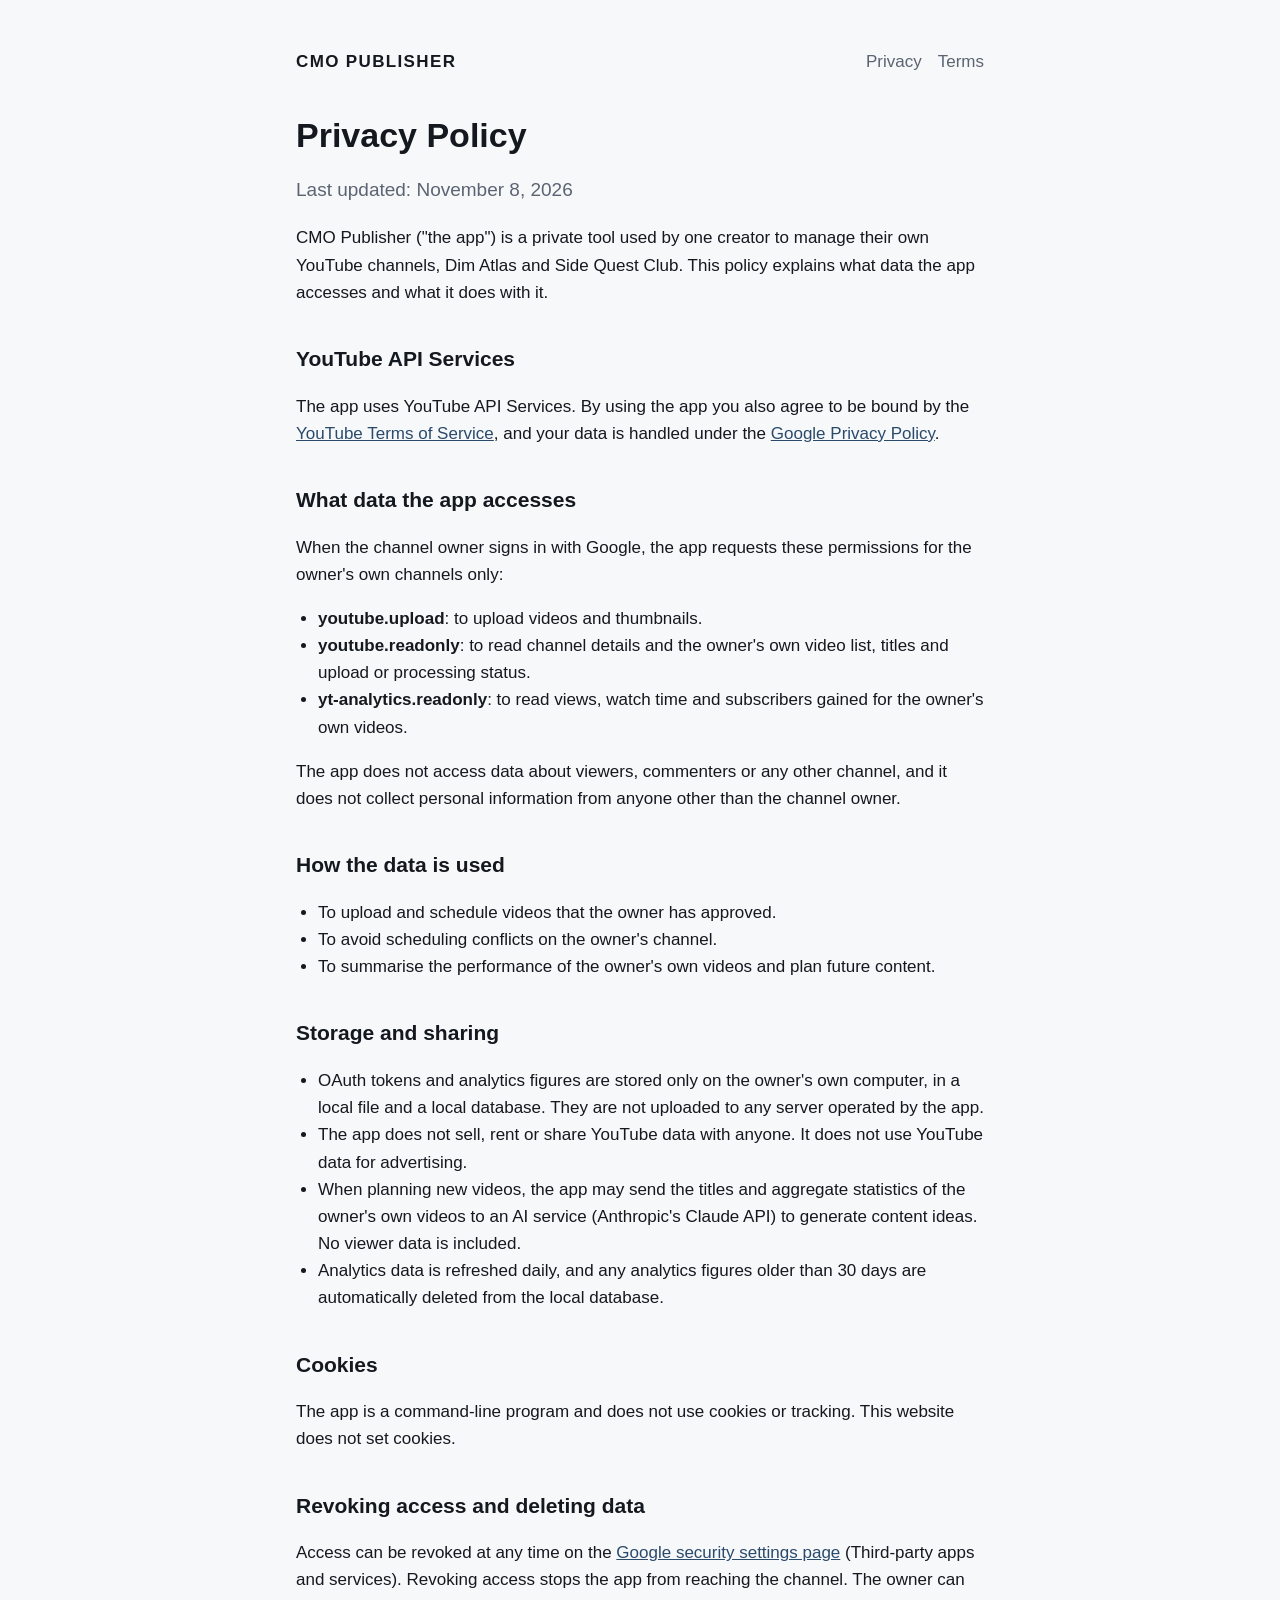
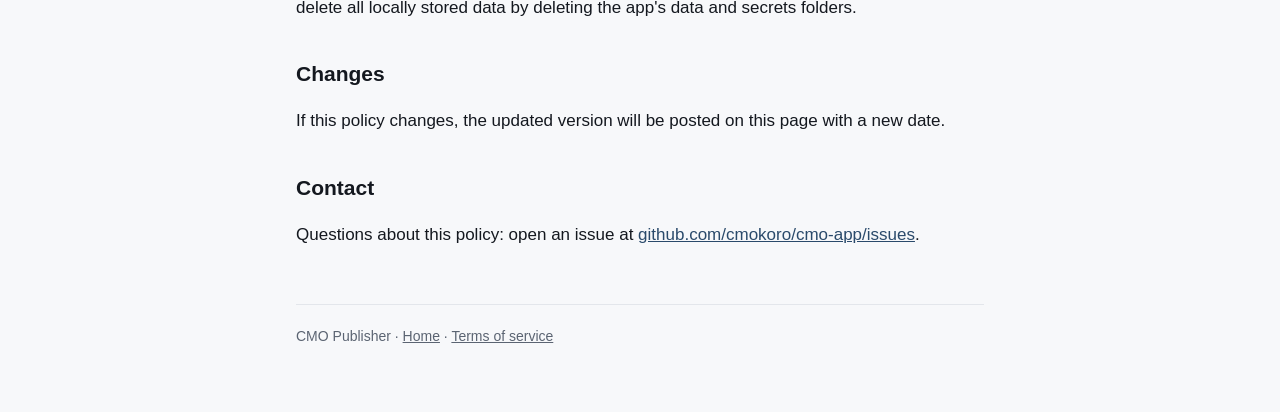
==== privacy.html @ 374c32f5 "CMO Publisher home, privacy policy and terms Co-Authored-By: Claude Opus 5.5 <noreply@anthropic.com>" ====
<!doctype html>
<html lang="en">
<head>
<meta charset="utf-8">
<meta name="viewport" content="width=device-width, initial-scale=1">
<title>Privacy Policy · CMO Publisher</title>
<link rel="stylesheet" href="style.css">
</head>
<body>
<main>
  <header>
    <a class="brand" href="./">CMO PUBLISHER</a>
    <nav><a href="privacy.html">Privacy</a><a href="terms.html">Terms</a></nav>
  </header>

  <h1>Privacy Policy</h1>
  <p class="lead">Last updated: November 8, 2026</p>

  <p>CMO Publisher ("the app") is a private tool used by one creator to manage their own YouTube channels, Dim Atlas and Side Quest Club. This policy explains what data the app accesses and what it does with it.</p>

  <h2>YouTube API Services</h2>
  <p>The app uses YouTube API Services. By using the app you also agree to be bound by the <a href="https://www.youtube.com/t/terms">YouTube Terms of Service</a>, and your data is handled under the <a href="https://policies.google.com/privacy">Google Privacy Policy</a>.</p>

  <h2>What data the app accesses</h2>
  <p>When the channel owner signs in with Google, the app requests these permissions for the owner's own channels only:</p>
  <ul>
    <li><strong>youtube.upload</strong>: to upload videos and thumbnails.</li>
    <li><strong>youtube.readonly</strong>: to read channel details and the owner's own video list, titles and upload or processing status.</li>
    <li><strong>yt-analytics.readonly</strong>: to read views, watch time and subscribers gained for the owner's own videos.</li>
  </ul>
  <p>The app does not access data about viewers, commenters or any other channel, and it does not collect personal information from anyone other than the channel owner.</p>

  <h2>How the data is used</h2>
  <ul>
    <li>To upload and schedule videos that the owner has approved.</li>
    <li>To avoid scheduling conflicts on the owner's channel.</li>
    <li>To summarise the performance of the owner's own videos and plan future content.</li>
  </ul>

  <h2>Storage and sharing</h2>
  <ul>
    <li>OAuth tokens and analytics figures are stored only on the owner's own computer, in a local file and a local database. They are not uploaded to any server operated by the app.</li>
    <li>The app does not sell, rent or share YouTube data with anyone. It does not use YouTube data for advertising.</li>
    <li>When planning new videos, the app may send the titles and aggregate statistics of the owner's own videos to an AI service (Anthropic's Claude API) to generate content ideas. No viewer data is included.</li>
    <li>Analytics data is refreshed daily, and any analytics figures older than 30 days are automatically deleted from the local database.</li>
  </ul>

  <h2>Cookies</h2>
  <p>The app is a command-line program and does not use cookies or tracking. This website does not set cookies.</p>

  <h2>Revoking access and deleting data</h2>
  <p>Access can be revoked at any time on the <a href="https://myaccount.google.com/connections">Google security settings page</a> (Third-party apps and services). Revoking access stops the app from reaching the channel. The owner can delete all locally stored data by deleting the app's data and secrets folders.</p>

  <h2>Changes</h2>
  <p>If this policy changes, the updated version will be posted on this page with a new date.</p>

  <h2>Contact</h2>
  <p>Questions about this policy: open an issue at <a href="https://github.com/cmokoro/cmo-app/issues">github.com/cmokoro/cmo-app/issues</a>.</p>

  <footer>
    CMO Publisher · <a href="./">Home</a> · <a href="terms.html">Terms of service</a>
  </footer>
</main>
</body>
</html>
---- style.css ----
:root { --bg: #f7f8fa; --fg: #14181f; --muted: #5b6472; --accent: #2a4a6b; --card: #ffffff; --line: #e3e6eb; }
@media (prefers-color-scheme: dark) {
  :root { --bg: #070b12; --fg: #e8eef6; --muted: #9aa6b5; --accent: #a9cdea; --card: #0e1520; --line: #1d2836; }
}
* { box-sizing: border-box; }
body { margin: 0; background: var(--bg); color: var(--fg); font: 17px/1.6 -apple-system, "Avenir Next", "Segoe UI", Roboto, sans-serif; }
main { max-width: 720px; margin: 0 auto; padding: 48px 16px 64px; }
header { display: flex; justify-content: space-between; align-items: baseline; gap: 16px; flex-wrap: wrap; margin-bottom: 40px; }
header a.brand { font-weight: 700; letter-spacing: .08em; color: var(--fg); text-decoration: none; }
nav a { color: var(--muted); text-decoration: none; margin-left: 16px; }
nav a:hover, a { color: var(--accent); }
h1 { font-size: 34px; line-height: 1.2; margin: 0 0 12px; }
h2 { font-size: 21px; margin: 36px 0 8px; }
p.lead { color: var(--muted); font-size: 19px; }
.card { background: var(--card); border: 1px solid var(--line); border-radius: 12px; padding: 20px 24px; margin: 24px 0; }
ul { padding-left: 22px; }
footer { margin-top: 56px; padding-top: 20px; border-top: 1px solid var(--line); color: var(--muted); font-size: 14px; }
footer a { color: var(--muted); }
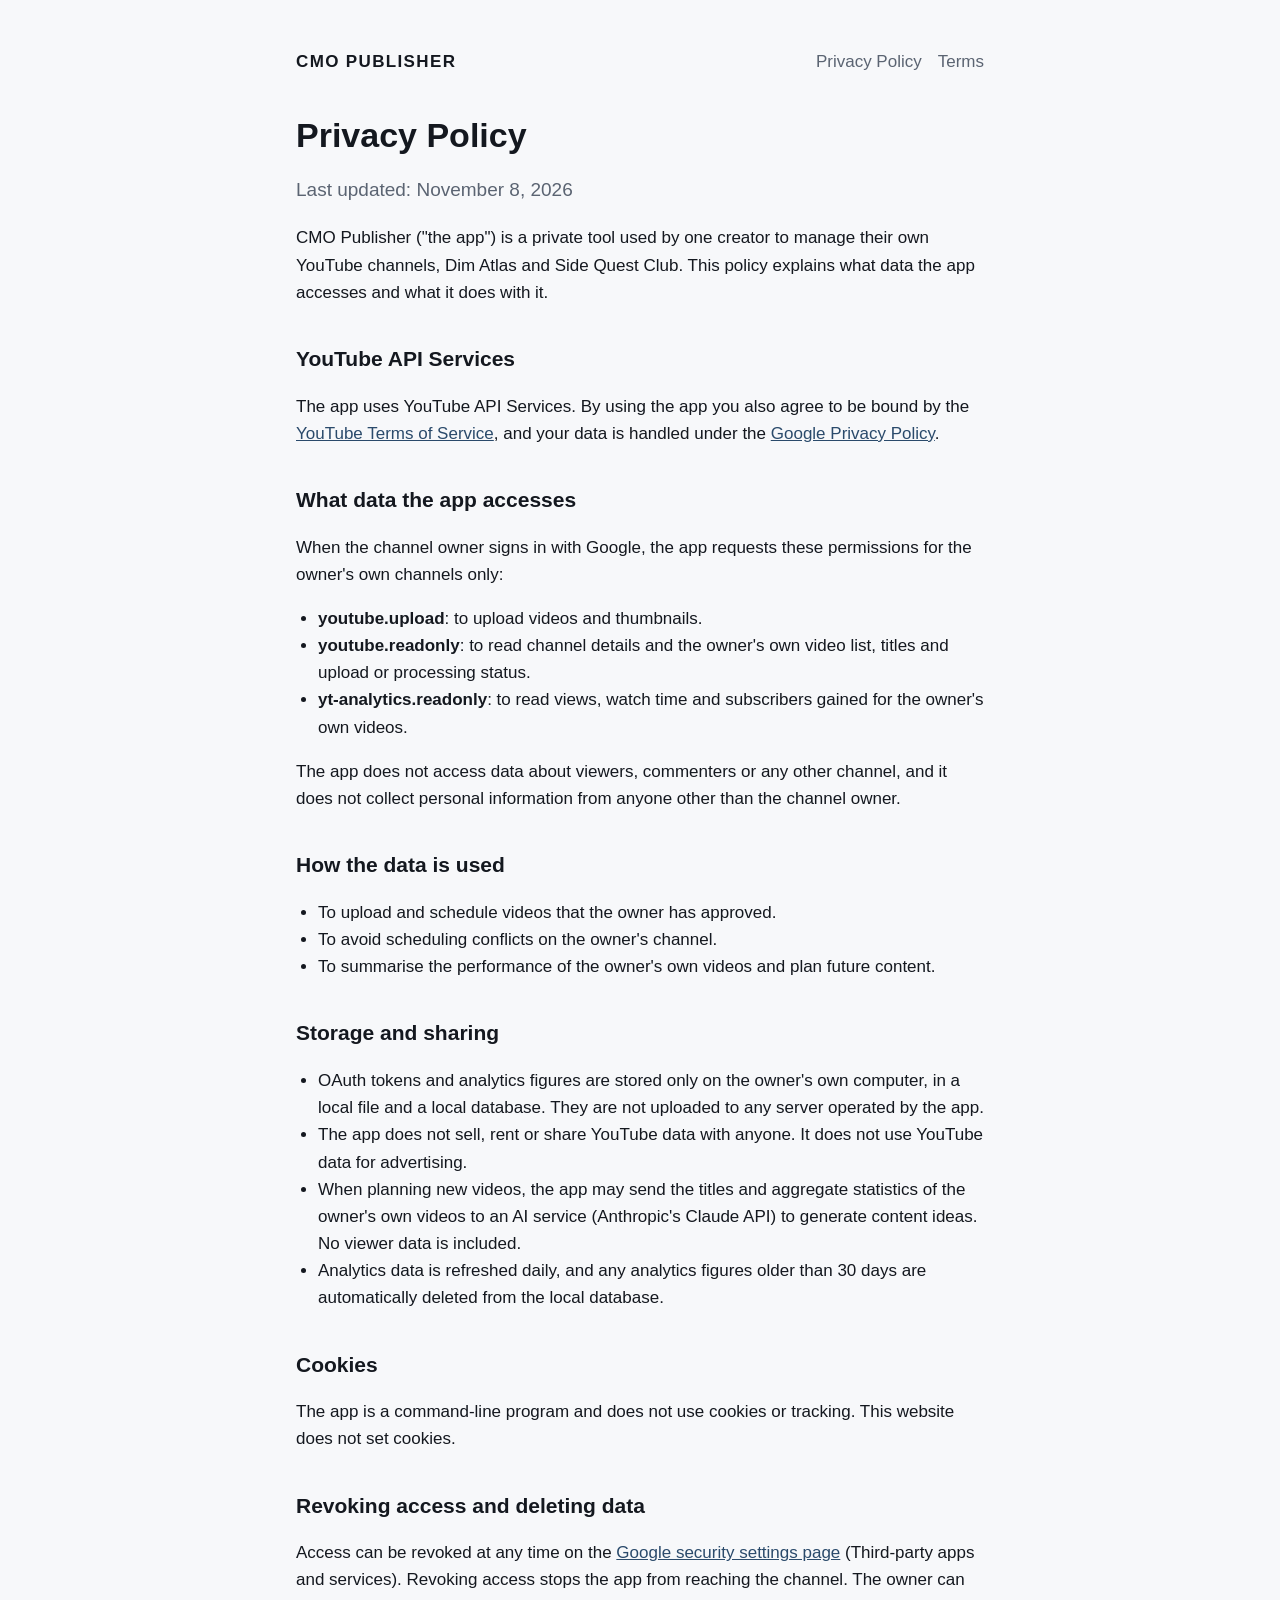
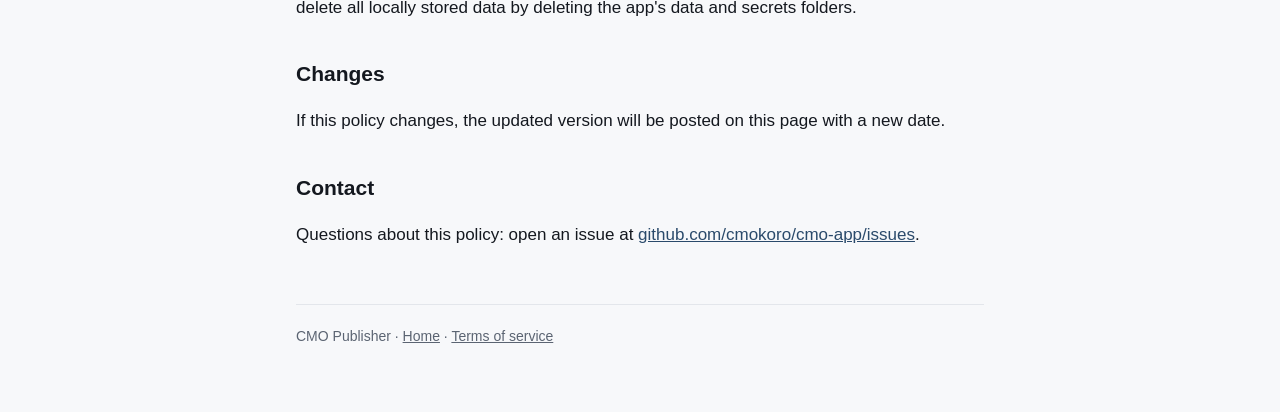
==== commit 05bafb69: "Show YouTube API Services notice on the homepage Co-Authored-By: Claude Opus 5.5 <noreply@anthropic." ====
--- a/privacy.html
+++ b/privacy.html
@@ -10,7 +10,7 @@
 <main>
   <header>
     <a class="brand" href="./">CMO PUBLISHER</a>
-    <nav><a href="privacy.html">Privacy</a><a href="terms.html">Terms</a></nav>
+    <nav><a href="privacy.html">Privacy Policy</a><a href="terms.html">Terms</a></nav>
   </header>
 
   <h1>Privacy Policy</h1>
--- a/style.css
+++ b/style.css
@@ -13,6 +13,8 @@
 h2 { font-size: 21px; margin: 36px 0 8px; }
 p.lead { color: var(--muted); font-size: 19px; }
 .card { background: var(--card); border: 1px solid var(--line); border-radius: 12px; padding: 20px 24px; margin: 24px 0; }
+.card.yt { display: flex; gap: 14px; align-items: flex-start; }
+.yt-mark { flex: none; padding-top: 2px; }
 ul { padding-left: 22px; }
 footer { margin-top: 56px; padding-top: 20px; border-top: 1px solid var(--line); color: var(--muted); font-size: 14px; }
 footer a { color: var(--muted); }
